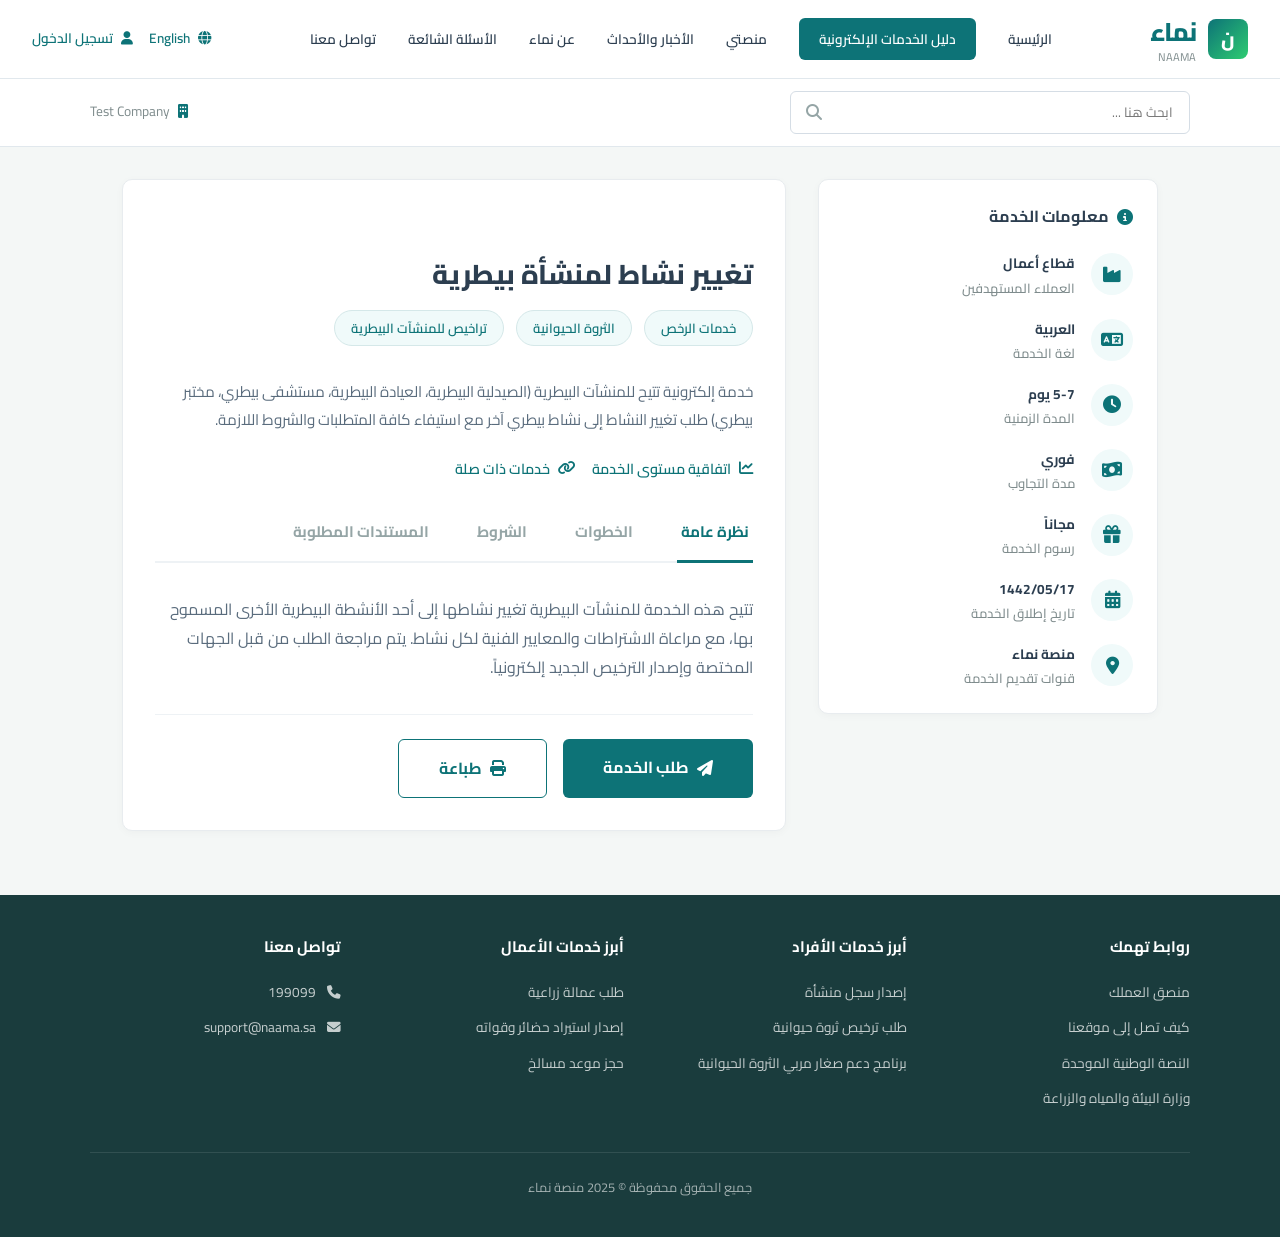
==== index.html @ f4cf6053 "Add files via upload" ====
<!DOCTYPE html>
<html lang="ar" dir="rtl">
<head>
  <meta charset="UTF-8">
  <meta name="viewport" content="width=device-width, initial-scale=1.0">
  <title>تغيير نشاط لمنشأة بيطرية - نماء</title>
  <link rel="stylesheet" href="styles.css">
  <link rel="stylesheet" href="https://cdnjs.cloudflare.com/ajax/libs/font-awesome/6.4.0/css/all.min.css">
</head>
<body>

<!-- Header -->
<header class="main-header">
  <div class="logo">
    <div class="logo-icon">ن</div>
    <div>
      <div class="logo-text">نماء</div>
      <div class="logo-sub">NAAMA</div>
    </div>
  </div>
  <nav>
    <ul class="nav-links">
      <li><a href="#">الرئيسية</a></li>
      <li><a href="#" class="highlight">دليل الخدمات الإلكترونية</a></li>
      <li><a href="#">منصتي</a></li>
      <li><a href="#">الأخبار والأحداث</a></li>
      <li><a href="#">عن نماء</a></li>
      <li><a href="#">الأسئلة الشائعة</a></li>
      <li><a href="#">تواصل معنا</a></li>
    </ul>
  </nav>
  <div class="user-actions">
    <div class="lang-switch">
      <i class="fas fa-globe"></i>
      <span>English</span>
    </div>
    <div class="lang-switch">
      <i class="fas fa-user"></i>
      <span>تسجيل الدخول</span>
    </div>
  </div>
</header>

<!-- Search Bar -->
<div style="background: #fff; border-bottom: 1px solid #e1e8ed; padding: 0.75rem 2rem;">
  <div style="max-width: 1100px; margin: 0 auto; display: flex; justify-content: space-between; align-items: center;">
    <div style="position: relative; width: 400px;">
      <input type="text" placeholder="ابحث هنا ..." style="width: 100%; padding: 0.5rem 1rem 0.5rem 2.5rem; border: 1px solid #d5dde5; border-radius: 6px; font-family: 'Cairo', sans-serif;">
      <i class="fas fa-search" style="position: absolute; left: 1rem; top: 50%; transform: translateY(-50%); color: #95a5a6;"></i>
    </div>
    <div style="display: flex; gap: 1rem; align-items: center; font-size: 0.85rem; color: #7f8c8d;">
      <span><i class="fas fa-building" style="margin-left: 0.5rem; color: #0d7377;"></i>Test Company</span>
    </div>
  </div>
</div>

<!-- Main Content -->
<div class="container">
  <div class="service-layout">

    <!-- Sidebar -->
    <aside class="service-sidebar">
      <div class="info-card">
        <div class="info-card-title">
          <i class="fas fa-info-circle" style="color: #0d7377;"></i>
          معلومات الخدمة
        </div>

        <div class="info-item">
          <div class="info-icon"><i class="fas fa-industry"></i></div>
          <div class="info-content">
            <h4>قطاع أعمال</h4>
            <p>العملاء المستهدفين</p>
          </div>
        </div>

        <div class="info-item">
          <div class="info-icon"><i class="fas fa-language"></i></div>
          <div class="info-content">
            <h4>العربية</h4>
            <p>لغة الخدمة</p>
          </div>
        </div>

        <div class="info-item">
          <div class="info-icon"><i class="fas fa-clock"></i></div>
          <div class="info-content">
            <h4>5-7 يوم</h4>
            <p>المدة الزمنية</p>
          </div>
        </div>

        <div class="info-item">
          <div class="info-icon"><i class="fas fa-money-bill-wave"></i></div>
          <div class="info-content">
            <h4>فوري</h4>
            <p>مدة التجاوب</p>
          </div>
        </div>

        <div class="info-item">
          <div class="info-icon"><i class="fas fa-gift"></i></div>
          <div class="info-content">
            <h4>مجاناً</h4>
            <p>رسوم الخدمة</p>
          </div>
        </div>

        <div class="info-item">
          <div class="info-icon"><i class="fas fa-calendar-alt"></i></div>
          <div class="info-content">
            <h4>1442/05/17</h4>
            <p>تاريخ إطلاق الخدمة</p>
          </div>
        </div>

        <div class="info-item">
          <div class="info-icon"><i class="fas fa-map-marker-alt"></i></div>
          <div class="info-content">
            <h4>منصة نماء</h4>
            <p>قنوات تقديم الخدمة</p>
          </div>
        </div>
      </div>
    </aside>

    <!-- Main -->
    <div class="service-main">
      <div class="breadcrumb" style="margin-bottom: 1.5rem; font-size: 0.8rem; color: #7f8c8d;">
        <a href="#">الرئيسية</a>
        <span class="sep">&gt;</span>
        <a href="#">دليل الخدمات الإلكترونية</a>
        <span class="sep">&gt;</span>
        <span class="current">تغيير نشاط لمنشأة بيطرية</span>
      </div>

      <div class="service-header">
        <h1 class="service-title">تغيير نشاط لمنشأة بيطرية</h1>
        <div class="service-tags">
          <span class="service-tag">خدمات الرخص</span>
          <span class="service-tag">الثروة الحيوانية</span>
          <span class="service-tag">تراخيص للمنشآت البيطرية</span>
        </div>
      </div>

      <div class="service-desc">
        <p>خدمة إلكترونية تتيح للمنشآت البيطرية (الصيدلية البيطرية، العيادة البيطرية، مستشفى بيطري، مختبر بيطري) طلب تغيير النشاط إلى نشاط بيطري آخر مع استيفاء كافة المتطلبات والشروط اللازمة.</p>
      </div>

      <div style="display: flex; gap: 1rem; margin: 1.5rem 0;">
        <div style="display: flex; align-items: center; gap: 0.5rem; color: #0d7377; font-weight: 600; font-size: 0.9rem;">
          <i class="fas fa-chart-line"></i>
          <span>اتفاقية مستوى الخدمة</span>
        </div>
        <div style="display: flex; align-items: center; gap: 0.5rem; color: #0d7377; font-weight: 600; font-size: 0.9rem;">
          <i class="fas fa-link"></i>
          <span>خدمات ذات صلة</span>
        </div>
      </div>

      <div class="tabs">
        <div class="tab active" onclick="switchTab(this, 'overview')">نظرة عامة</div>
        <div class="tab" onclick="switchTab(this, 'requirements')">الخطوات</div>
        <div class="tab" onclick="switchTab(this, 'steps')">الشروط</div>
        <div class="tab" onclick="switchTab(this, 'conditions')">المستندات المطلوبة</div>
      </div>

      <div id="overview" class="tab-content active">
        <p style="color: #5a6c7d; line-height: 1.8;">
          تتيح هذه الخدمة للمنشآت البيطرية تغيير نشاطها إلى أحد الأنشطة البيطرية الأخرى المسموح بها، مع مراعاة الاشتراطات والمعايير الفنية لكل نشاط. يتم مراجعة الطلب من قبل الجهات المختصة وإصدار الترخيص الجديد إلكترونياً.
        </p>
      </div>

      <div id="requirements" class="tab-content">
        <ol style="color: #5a6c7d; line-height: 2; padding-right: 1.25rem;">
          <li>الدخول على خدمة "تغيير نشاط لمنشأة بيطرية"</li>
          <li>الموافقة على اتفاقية الاستخدام والشروط والأحكام</li>
          <li>استعراض البيانات المسترجعة والتأكد من صحتها</li>
          <li>إدخال بيانات الطلب (النشاط الجديد، نوع المنشأة)</li>
          <li>رفع المرفقات المطلوبة (كروكي معتمد)</li>
          <li>مراجعة الطلب وإرساله</li>
        </ol>
      </div>

      <div id="steps" class="tab-content">
        <ul style="color: #5a6c7d; line-height: 2; padding-right: 1.25rem; list-style: none;">
          <li><i class="fas fa-check-circle" style="color: #2ecc71; margin-left: 0.5rem;"></i> سريان الترخيص التشغيلي الحالي</li>
          <li><i class="fas fa-check-circle" style="color: #2ecc71; margin-left: 0.5rem;"></i> استيفاء اشتراطات النشاط الجديد</li>
          <li><i class="fas fa-check-circle" style="color: #2ecc71; margin-left: 0.5rem;"></i> تقديم كروكي معتمد من مكتب هندسي</li>
          <li><i class="fas fa-check-circle" style="color: #2ecc71; margin-left: 0.5rem;"></i> عدم وجود مخالفات سابقة على المنشأة</li>
        </ul>
      </div>

      <div id="conditions" class="tab-content">
        <ul style="color: #5a6c7d; line-height: 2; padding-right: 1.25rem; list-style: none;">
          <li><i class="fas fa-file-alt" style="color: #0d7377; margin-left: 0.5rem;"></i> كروكي معتمد من مكتب هندسي</li>
          <li><i class="fas fa-file-alt" style="color: #0d7377; margin-left: 0.5rem;"></i> صورة من الترخيص التشغيلي الحالي</li>
          <li><i class="fas fa-file-alt" style="color: #0d7377; margin-left: 0.5rem;"></i> خطاب موجه من المنشأة بطلب التغيير</li>
        </ul>
      </div>

      <div class="service-actions">
        <a href="page2.html" class="btn btn-primary btn-lg">
          <i class="fas fa-paper-plane"></i>
          طلب الخدمة
        </a>
        <button class="btn btn-outline btn-lg">
          <i class="fas fa-print"></i>
          طباعة
        </button>
      </div>
    </div>
  </div>
</div>

<!-- Footer -->
<footer class="main-footer">
  <div class="footer-content">
    <div>
      <div class="footer-title">روابط تهمك</div>
      <ul class="footer-links">
        <li><a href="#">منصق العملك</a></li>
        <li><a href="#">كيف تصل إلى موقعنا</a></li>
        <li><a href="#">النصة الوطنية الموحدة</a></li>
        <li><a href="#">وزارة البيئة والمياه والزراعة</a></li>
      </ul>
    </div>
    <div>
      <div class="footer-title">أبرز خدمات الأفراد</div>
      <ul class="footer-links">
        <li><a href="#">إصدار سجل منشأة</a></li>
        <li><a href="#">طلب ترخيص ثروة حيوانية</a></li>
        <li><a href="#">برنامج دعم صغار مربي الثروة الحيوانية</a></li>
      </ul>
    </div>
    <div>
      <div class="footer-title">أبرز خدمات الأعمال</div>
      <ul class="footer-links">
        <li><a href="#">طلب عمالة زراعية</a></li>
        <li><a href="#">إصدار استيراد حضائر وقواته</a></li>
        <li><a href="#">حجز موعد مسالخ</a></li>
      </ul>
    </div>
    <div>
      <div class="footer-title">تواصل معنا</div>
      <ul class="footer-links">
        <li><a href="#"><i class="fas fa-phone" style="margin-left: 0.5rem;"></i> 199099</a></li>
        <li><a href="#"><i class="fas fa-envelope" style="margin-left: 0.5rem;"></i> support@naama.sa</a></li>
      </ul>
    </div>
  </div>
  <div class="footer-bottom">
    جميع الحقوق محفوظة © 2025 منصة نماء
  </div>
</footer>

<script>
function switchTab(el, tabId) {
  document.querySelectorAll('.tab').forEach(t => t.classList.remove('active'));
  document.querySelectorAll('.tab-content').forEach(c => c.classList.remove('active'));
  el.classList.add('active');
  document.getElementById(tabId).classList.add('active');
}
</script>

</body>
</html>
---- styles.css ----
@import url('https://fonts.googleapis.com/css2?family=Cairo:wght@400;500;600;700;800&display=swap');

* {
  margin: 0;
  padding: 0;
  box-sizing: border-box;
}

body {
  font-family: 'Cairo', sans-serif;
  background-color: #f4f7f6;
  color: #2c3e50;
  direction: rtl;
  line-height: 1.6;
}

/* Header */
.main-header {
  background: #fff;
  border-bottom: 1px solid #e1e8ed;
  padding: 0.75rem 2rem;
  display: flex;
  justify-content: space-between;
  align-items: center;
  position: sticky;
  top: 0;
  z-index: 100;
}

.logo {
  display: flex;
  align-items: center;
  gap: 0.75rem;
}

.logo-icon {
  width: 40px;
  height: 40px;
  background: linear-gradient(135deg, #0d7377, #2ecc71);
  border-radius: 8px;
  display: flex;
  align-items: center;
  justify-content: center;
  color: white;
  font-weight: 800;
  font-size: 1.2rem;
}

.logo-text {
  color: #0d7377;
  font-weight: 800;
  font-size: 1.6rem;
  letter-spacing: -1px;
}

.logo-sub {
  color: #7f8c8d;
  font-size: 0.7rem;
  margin-top: -5px;
}

.nav-links {
  display: flex;
  gap: 2rem;
  list-style: none;
  align-items: center;
}

.nav-links a {
  color: #2c3e50;
  text-decoration: none;
  font-weight: 600;
  font-size: 0.85rem;
  transition: color 0.3s;
}

.nav-links a:hover {
  color: #0d7377;
}

.nav-links .highlight {
  background: #0d7377;
  color: white;
  padding: 0.5rem 1.25rem;
  border-radius: 6px;
}

.nav-links .highlight:hover {
  background: #0a5c5f;
  color: white;
}

.user-actions {
  display: flex;
  gap: 1rem;
  align-items: center;
}

.lang-switch {
  display: flex;
  align-items: center;
  gap: 0.5rem;
  color: #0d7377;
  font-weight: 600;
  font-size: 0.85rem;
  cursor: pointer;
}

/* Buttons */
.btn {
  padding: 0.6rem 1.5rem;
  border-radius: 6px;
  border: none;
  cursor: pointer;
  font-family: 'Cairo', sans-serif;
  font-weight: 700;
  font-size: 0.9rem;
  transition: all 0.3s;
  display: inline-flex;
  align-items: center;
  gap: 0.5rem;
  text-decoration: none;
}

.btn-primary {
  background: #0d7377;
  color: white;
}

.btn-primary:hover {
  background: #0a5c5f;
  transform: translateY(-1px);
  box-shadow: 0 4px 12px rgba(13, 115, 119, 0.3);
}

.btn-success {
  background: #2ecc71;
  color: white;
}

.btn-success:hover {
  background: #27ae60;
}

.btn-danger {
  background: #fff;
  color: #e74c3c;
  border: 1px solid #e74c3c;
}

.btn-danger:hover {
  background: #fdf2f2;
}

.btn-secondary {
  background: #95a5a6;
  color: white;
}

.btn-secondary:hover {
  background: #7f8c8d;
}

.btn-outline {
  background: transparent;
  color: #0d7377;
  border: 1px solid #0d7377;
}

.btn-outline:hover {
  background: #f0fafa;
}

.btn:disabled {
  opacity: 0.5;
  cursor: not-allowed;
  transform: none !important;
}

.btn-lg {
  padding: 0.85rem 2.5rem;
  font-size: 1rem;
}

/* Hero Section */
.hero {
  background: linear-gradient(135deg, #1a3c3d 0%, #0d7377 100%);
  color: white;
  padding: 2rem 2rem 1.5rem;
  position: relative;
}

.breadcrumb {
  display: flex;
  gap: 0.75rem;
  align-items: center;
  font-size: 0.8rem;
  margin-bottom: 1.25rem;
  opacity: 0.85;
  flex-wrap: wrap;
}

.breadcrumb a {
  color: rgba(255,255,255,0.75);
  text-decoration: none;
  transition: color 0.3s;
}

.breadcrumb a:hover {
  color: white;
}

.breadcrumb .sep {
  color: rgba(255,255,255,0.5);
}

.breadcrumb .current {
  color: white;
  font-weight: 600;
}

.hero-content {
  display: flex;
  justify-content: space-between;
  align-items: flex-start;
  gap: 2rem;
}

.hero-main {
  flex: 1;
}

.hero-title {
  font-size: 1.9rem;
  font-weight: 800;
  margin-bottom: 0.75rem;
  line-height: 1.3;
}

.hero-tags {
  display: flex;
  gap: 0.75rem;
  margin-top: 1rem;
  flex-wrap: wrap;
}

.tag {
  background: rgba(255,255,255,0.12);
  padding: 0.35rem 1rem;
  border-radius: 20px;
  font-size: 0.8rem;
  font-weight: 500;
  backdrop-filter: blur(4px);
}

.hero-icon {
  width: 80px;
  height: 80px;
  background: rgba(255,255,255,0.1);
  border-radius: 12px;
  display: flex;
  align-items: center;
  justify-content: center;
  font-size: 2.5rem;
  backdrop-filter: blur(4px);
  border: 1px solid rgba(255,255,255,0.2);
}

/* Wizard */
.wizard-container {
  background: #1a3c3d;
  padding: 1.5rem 2rem 2rem;
  border-top: 1px solid rgba(255,255,255,0.08);
}

.wizard {
  display: flex;
  justify-content: space-between;
  position: relative;
  max-width: 950px;
  margin: 0 auto;
}

.wizard::before {
  content: '';
  position: absolute;
  top: 18px;
  left: 50px;
  right: 50px;
  height: 2px;
  background: rgba(255,255,255,0.15);
  z-index: 0;
}

.wizard-step {
  display: flex;
  flex-direction: column;
  align-items: center;
  gap: 0.6rem;
  position: relative;
  z-index: 1;
  flex: 1;
}

.wizard-step .step-number {
  width: 38px;
  height: 38px;
  border-radius: 50%;
  background: rgba(255,255,255,0.08);
  color: rgba(255,255,255,0.5);
  display: flex;
  align-items: center;
  justify-content: center;
  font-weight: 700;
  font-size: 0.9rem;
  border: 2px solid rgba(255,255,255,0.25);
  transition: all 0.3s;
}

.wizard-step.active .step-number {
  background: #2ecc71;
  border-color: #2ecc71;
  color: white;
  box-shadow: 0 0 0 4px rgba(46, 204, 113, 0.2);
}

.wizard-step.completed .step-number {
  background: #2ecc71;
  border-color: #2ecc71;
  color: white;
}

.wizard-step .step-label {
  color: rgba(255,255,255,0.6);
  font-size: 0.78rem;
  font-weight: 500;
  white-space: nowrap;
  transition: all 0.3s;
}

.wizard-step.active .step-label {
  color: #2ecc71;
  font-weight: 700;
}

.wizard-step.completed .step-label {
  color: rgba(255,255,255,0.9);
}

/* Main Content */
.container {
  max-width: 1100px;
  margin: 2rem auto;
  padding: 0 2rem;
}

.card {
  background: white;
  border-radius: 10px;
  box-shadow: 0 2px 12px rgba(0,0,0,0.04);
  border: 1px solid #e8ecef;
  overflow: hidden;
}

.card-header {
  padding: 1.25rem 1.5rem;
  border-bottom: 1px solid #eef2f5;
  display: flex;
  justify-content: space-between;
  align-items: center;
  background: #fafbfb;
}

.card-title {
  font-size: 1.15rem;
  font-weight: 700;
  color: #0d7377;
  display: flex;
  align-items: center;
  gap: 0.5rem;
}

.card-body {
  padding: 1.5rem;
}

.section-title {
  font-size: 1.05rem;
  font-weight: 700;
  color: #2c3e50;
  margin-bottom: 1.25rem;
  padding-bottom: 0.75rem;
  border-bottom: 2px solid #eef2f5;
}

/* Form Elements */
.form-group {
  margin-bottom: 1.25rem;
}

.form-label {
  display: block;
  margin-bottom: 0.4rem;
  font-weight: 700;
  color: #34495e;
  font-size: 0.85rem;
}

.form-label .required {
  color: #e74c3c;
  margin-right: 0.25rem;
}

.form-control {
  width: 100%;
  padding: 0.7rem 1rem;
  border: 1px solid #d5dde5;
  border-radius: 8px;
  font-family: 'Cairo', sans-serif;
  font-size: 0.9rem;
  transition: all 0.3s;
  background: white;
  color: #2c3e50;
}

.form-control:focus {
  outline: none;
  border-color: #0d7377;
  box-shadow: 0 0 0 3px rgba(13, 115, 119, 0.08);
}

.form-control:read-only,
.form-control[readonly] {
  background: #f8f9fa;
  color: #5a6c7d;
  cursor: default;
}

select.form-control {
  cursor: pointer;
  appearance: none;
  background-image: url("data:image/svg+xml,%3Csvg xmlns='http://www.w3.org/2000/svg' width='12' height='12' viewBox='0 0 12 12'%3E%3Cpath fill='%230d7377' d='M6 8L1 3h10z'/%3E%3C/svg%3E");
  background-repeat: no-repeat;
  background-position: left 1rem center;
  padding-left: 2.5rem;
}

/* Grid */
.form-row {
  display: grid;
  grid-template-columns: repeat(auto-fit, minmax(240px, 1fr));
  gap: 1.25rem;
}

.form-row-3 {
  grid-template-columns: repeat(3, 1fr);
}

.form-row-2 {
  grid-template-columns: repeat(2, 1fr);
}

/* Checkbox */
.checkbox-container {
  display: flex;
  align-items: center;
  gap: 0.75rem;
  cursor: pointer;
  padding: 1rem;
  border-radius: 8px;
  transition: background 0.3s;
}

.checkbox-container:hover {
  background: #f8fafa;
}

.checkbox-container input[type="checkbox"] {
  width: 22px;
  height: 22px;
  accent-color: #0d7377;
  cursor: pointer;
  flex-shrink: 0;
}

.checkbox-label {
  font-weight: 600;
  color: #2c3e50;
  font-size: 0.9rem;
}

/* File Upload */
.file-upload {
  border: 2px dashed #c8d5e0;
  border-radius: 10px;
  padding: 2.5rem 2rem;
  text-align: center;
  transition: all 0.3s;
  cursor: pointer;
  background: #fafbfb;
}

.file-upload:hover {
  border-color: #0d7377;
  background: #f0fafa;
}

.file-upload-icon {
  font-size: 2.5rem;
  color: #0d7377;
  margin-bottom: 1rem;
}

.file-upload-text {
  color: #5a6c7d;
  font-weight: 600;
  margin-bottom: 0.5rem;
}

.file-upload-hint {
  color: #95a5a6;
  font-size: 0.8rem;
}

.file-item {
  display: flex;
  align-items: center;
  justify-content: space-between;
  padding: 1rem;
  background: #f0fafa;
  border-radius: 8px;
  border: 1px solid #d5e8e9;
  margin-top: 1rem;
}

.file-name {
  font-weight: 600;
  color: #0d7377;
  display: flex;
  align-items: center;
  gap: 0.5rem;
}

/* Actions Bar */
.actions-bar {
  display: flex;
  justify-content: space-between;
  align-items: center;
  margin-top: 2.5rem;
  padding-top: 1.5rem;
  border-top: 1px solid #eef2f5;
}

.actions-right, .actions-left {
  display: flex;
  gap: 0.75rem;
}

/* Review Section */
.review-section {
  margin-bottom: 2rem;
}

.review-section-title {
  font-size: 1.05rem;
  font-weight: 700;
  color: #0d7377;
  margin-bottom: 1rem;
  padding: 0.75rem 1rem;
  background: #f0fafa;
  border-radius: 8px;
  display: flex;
  justify-content: space-between;
  align-items: center;
}

.review-grid {
  display: grid;
  grid-template-columns: repeat(3, 1fr);
  gap: 1rem;
}

.review-item {
  background: #fafbfb;
  padding: 1rem;
  border-radius: 8px;
  border: 1px solid #eef2f5;
}

.review-label {
  font-size: 0.78rem;
  color: #7f8c8d;
  margin-bottom: 0.3rem;
  font-weight: 500;
}

.review-value {
  font-weight: 700;
  color: #2c3e50;
  font-size: 0.9rem;
}

.edit-link {
  color: #0d7377;
  font-size: 0.8rem;
  font-weight: 600;
  text-decoration: none;
  display: inline-flex;
  align-items: center;
  gap: 0.3rem;
}

.edit-link:hover {
  text-decoration: underline;
}

/* Terms */
.terms-content {
  max-height: 420px;
  overflow-y: auto;
  padding: 1.5rem;
  background: #fafbfb;
  border-radius: 8px;
  line-height: 2;
  font-size: 0.9rem;
  border: 1px solid #eef2f5;
}

.terms-content::-webkit-scrollbar {
  width: 6px;
}

.terms-content::-webkit-scrollbar-track {
  background: #f1f1f1;
  border-radius: 3px;
}

.terms-content::-webkit-scrollbar-thumb {
  background: #0d7377;
  border-radius: 3px;
}

.terms-item {
  margin-bottom: 1.25rem;
  display: flex;
  gap: 0.75rem;
  align-items: flex-start;
}

.terms-bullet {
  color: #0d7377;
  font-weight: 700;
  font-size: 1.2rem;
  line-height: 1.8;
  flex-shrink: 0;
}

.terms-text {
  color: #444;
}

/* Page 1 - Service Landing */
.service-layout {
  display: grid;
  grid-template-columns: 340px 1fr;
  gap: 2rem;
  margin-top: 2rem;
}

.service-sidebar {
  display: flex;
  flex-direction: column;
  gap: 1rem;
}

.info-card {
  background: white;
  border-radius: 10px;
  border: 1px solid #e8ecef;
  padding: 1.5rem;
  box-shadow: 0 2px 8px rgba(0,0,0,0.03);
}

.info-card-title {
  font-weight: 700;
  color: #2c3e50;
  margin-bottom: 1.5rem;
  font-size: 1rem;
  display: flex;
  align-items: center;
  gap: 0.5rem;
}

.info-item {
  display: flex;
  align-items: flex-start;
  gap: 1rem;
  margin-bottom: 1.25rem;
}

.info-item:last-child {
  margin-bottom: 0;
}

.info-icon {
  width: 42px;
  height: 42px;
  background: #f0fafa;
  border-radius: 50%;
  display: flex;
  align-items: center;
  justify-content: center;
  color: #0d7377;
  flex-shrink: 0;
  font-size: 1.1rem;
}

.info-content h4 {
  font-size: 0.85rem;
  color: #2c3e50;
  margin-bottom: 0.15rem;
  font-weight: 700;
}

.info-content p {
  font-size: 0.82rem;
  color: #7f8c8d;
  font-weight: 500;
}

.service-main {
  background: white;
  border-radius: 10px;
  border: 1px solid #e8ecef;
  padding: 2rem;
  box-shadow: 0 2px 8px rgba(0,0,0,0.03);
}

.service-header {
  margin-bottom: 2rem;
}

.service-title {
  font-size: 1.7rem;
  font-weight: 800;
  color: #2c3e50;
  margin-bottom: 1rem;
  line-height: 1.4;
}

.service-tags {
  display: flex;
  gap: 0.75rem;
  margin-bottom: 1.5rem;
  flex-wrap: wrap;
}

.service-tag {
  background: #f0fafa;
  color: #0d7377;
  padding: 0.4rem 1rem;
  border-radius: 20px;
  font-size: 0.82rem;
  font-weight: 600;
  border: 1px solid #d5e8e9;
}

.service-desc {
  color: #5a6c7d;
  line-height: 1.8;
  font-size: 0.95rem;
}

.service-actions {
  display: flex;
  gap: 1rem;
  margin-top: 2rem;
  padding-top: 1.5rem;
  border-top: 1px solid #eef2f5;
}

.tabs {
  display: flex;
  gap: 2.5rem;
  border-bottom: 2px solid #eef2f5;
  margin-bottom: 2rem;
}

.tab {
  padding: 1rem 0.25rem;
  color: #95a5a6;
  font-weight: 700;
  cursor: pointer;
  border-bottom: 3px solid transparent;
  margin-bottom: -2px;
  font-size: 0.95rem;
  transition: all 0.3s;
}

.tab:hover {
  color: #0d7377;
}

.tab.active {
  color: #0d7377;
  border-bottom-color: #0d7377;
}

.tab-content {
  display: none;
}

.tab-content.active {
  display: block;
}

/* Map & Coordinates */
.map-container {
  background: linear-gradient(135deg, #ffd4c4 0%, #ffccb3 100%);
  border-radius: 10px;
  height: 320px;
  display: flex;
  align-items: center;
  justify-content: center;
  position: relative;
  overflow: hidden;
  border: 1px solid #ffcbb8;
}

.map-placeholder {
  text-align: center;
  color: #c0392b;
  font-weight: 700;
}

.map-dots {
  position: absolute;
  width: 100%;
  height: 100%;
}

.coord-badge {
  position: absolute;
  background: white;
  padding: 0.35rem 0.75rem;
  border-radius: 6px;
  font-size: 0.75rem;
  font-weight: 700;
  color: #2980b9;
  box-shadow: 0 2px 8px rgba(0,0,0,0.1);
  border: 1px solid #d5e8e9;
}

.coord-list {
  display: flex;
  flex-direction: column;
  gap: 0.75rem;
}

.coord-item {
  display: grid;
  grid-template-columns: 1fr 1fr auto;
  gap: 0.75rem;
  align-items: center;
  padding: 0.75rem;
  background: #fafbfb;
  border-radius: 8px;
  border: 1px solid #eef2f5;
}

.coord-num {
  width: 28px;
  height: 28px;
  background: #0d7377;
  color: white;
  border-radius: 50%;
  display: flex;
  align-items: center;
  justify-content: center;
  font-weight: 700;
  font-size: 0.8rem;
}

/* Footer */
.main-footer {
  background: #1a3c3d;
  color: white;
  padding: 2.5rem 2rem;
  margin-top: 4rem;
}

.footer-content {
  max-width: 1100px;
  margin: 0 auto;
  display: grid;
  grid-template-columns: repeat(4, 1fr);
  gap: 2rem;
}

.footer-title {
  font-weight: 700;
  margin-bottom: 1.25rem;
  font-size: 0.95rem;
}

.footer-links {
  list-style: none;
}

.footer-links li {
  margin-bottom: 0.6rem;
}

.footer-links a {
  color: rgba(255,255,255,0.75);
  text-decoration: none;
  font-size: 0.85rem;
  transition: color 0.3s;
}

.footer-links a:hover {
  color: white;
}

.footer-bottom {
  max-width: 1100px;
  margin: 2rem auto 0;
  padding-top: 1.5rem;
  border-top: 1px solid rgba(255,255,255,0.1);
  text-align: center;
  color: rgba(255,255,255,0.6);
  font-size: 0.8rem;
}

/* Alerts */
.alert {
  padding: 1rem 1.25rem;
  border-radius: 8px;
  margin-bottom: 1.5rem;
  font-weight: 600;
  font-size: 0.9rem;
  display: flex;
  align-items: center;
  gap: 0.75rem;
}

.alert-info {
  background: #e8f6f6;
  color: #0d7377;
  border: 1px solid #d5e8e9;
}

/* Responsive */
@media (max-width: 768px) {
  .service-layout {
    grid-template-columns: 1fr;
  }

  .form-row,
  .form-row-3,
  .form-row-2 {
    grid-template-columns: 1fr;
  }

  .review-grid {
    grid-template-columns: 1fr;
  }

  .wizard {
    overflow-x: auto;
    gap: 1rem;
  }

  .wizard::before {
    display: none;
  }

  .footer-content {
    grid-template-columns: 1fr 1fr;
  }

  .hero-content {
    flex-direction: column;
  }

  .nav-links {
    display: none;
  }
}

/* Helper */
.text-muted {
  color: #95a5a6;
}

.mb-0 {
  margin-bottom: 0;
}

.mt-2 {
  margin-top: 1.5rem;
}

.hidden {
  display: none !important;
}

/* Section side title */
.side-section {
  margin-bottom: 2rem;
}

.side-section-title {
  font-size: 1.1rem;
  font-weight: 800;
  color: #0d7377;
  margin-bottom: 1.25rem;
  padding-right: 1rem;
  border-right: 4px solid #0d7377;
}

/* Explicit RTL Wizard Support */
.wizard {
  direction: rtl;
}

.wizard-step {
  direction: rtl;
}

/* Actions Bar RTL */
.actions-bar {
  direction: rtl;
}

.actions-bar > * {
  direction: rtl;
}

/* Ensure all cards and forms are RTL */
.card, .form-group, .form-row, .review-grid, .service-layout, .info-item, .footer-content {
  direction: rtl;
}

/* Wizard line should flow RTL */
.wizard::before {
  right: 50px;
  left: 50px;
}

/* Fix checkbox in RTL */
.checkbox-container input[type="checkbox"] {
  margin-left: 0;
  margin-right: 0;
}

/* File upload RTL */
.file-upload {
  direction: rtl;
}

/* Coord items RTL */
.coord-item {
  direction: rtl;
}

/* Tabs RTL */
.tabs {
  direction: rtl;
}

/* Service layout RTL */
.service-layout {
  direction: rtl;
}

/* Ensure text alignment */
body, .container, .card, .hero, .main-header, .main-footer {
  text-align: right;
}

/* Form labels and inputs RTL alignment */
.form-control, select.form-control {
  text-align: right;
}

/* Review items RTL */
.review-item {
  text-align: right;
}

/* Info card items RTL */
.info-item {
  direction: rtl;
}
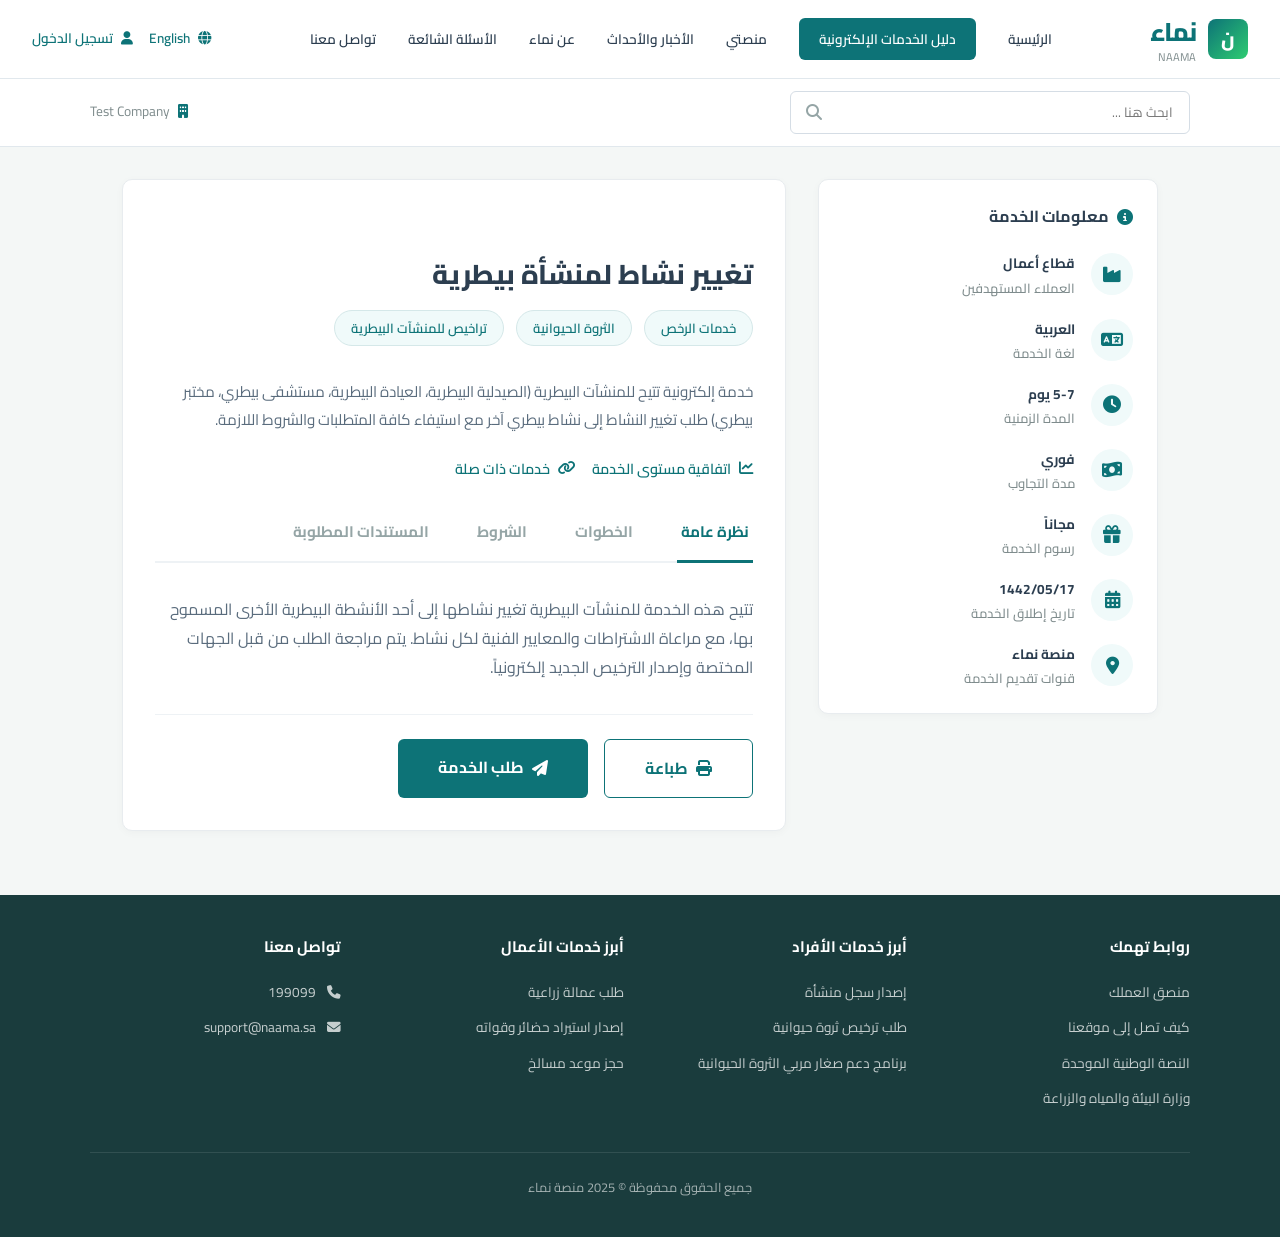
==== commit d793e8c9: "Add files via upload" ====
--- a/index.html
+++ b/index.html
@@ -200,14 +200,14 @@
       </div>
 
       <div class="service-actions">
+        <button class="btn btn-outline btn-lg">
+          <i class="fas fa-print"></i>
+          طباعة
+        </button>
         <a href="page2.html" class="btn btn-primary btn-lg">
           <i class="fas fa-paper-plane"></i>
           طلب الخدمة
         </a>
-        <button class="btn btn-outline btn-lg">
-          <i class="fas fa-print"></i>
-          طباعة
-        </button>
       </div>
     </div>
   </div>
